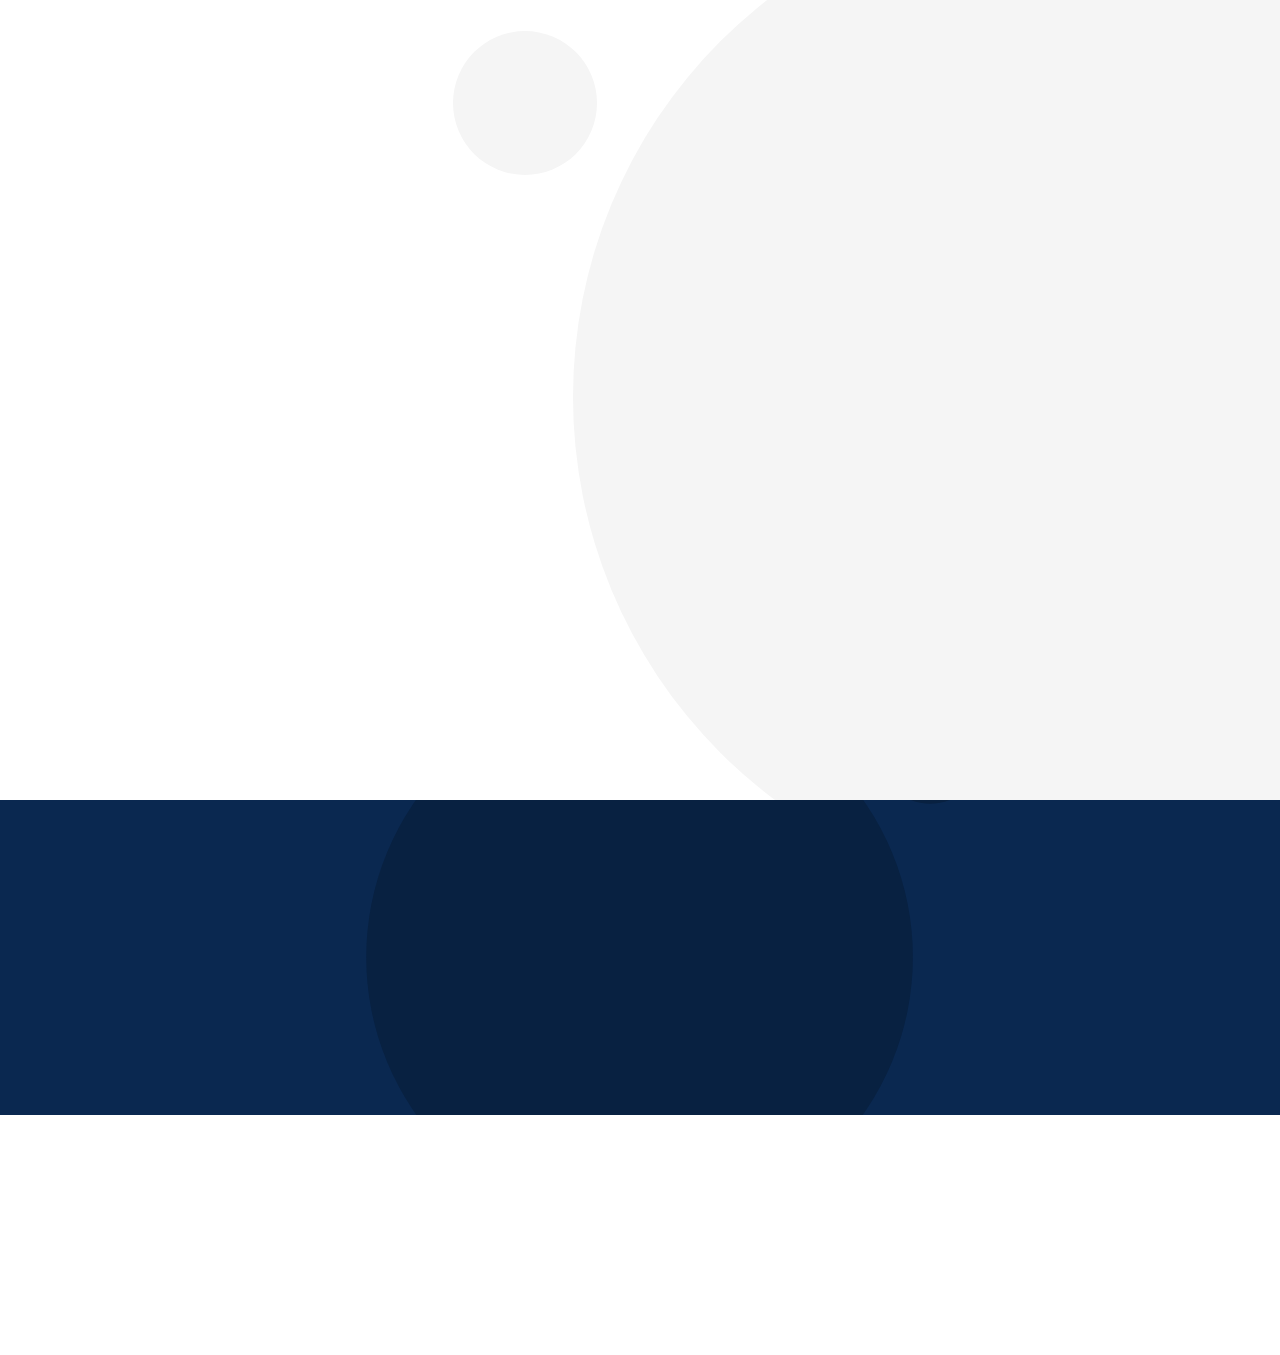
==== index copy.html @ 1714f620 "pt2 sprint 4" ====
<!doctype html>
<html lang="pt-PT">
  <head>
    <meta charset="UTF-8" />
    <meta name="viewport" content="width=device-width, initial-scale=1.0" />
    <link rel="stylesheet" href="./vendor/normalize.css" />
    <link rel="stylesheet" href="./pages/index.css" />

    <meta
      name="description"
      content="Website da Cafeteria TriplePeaks, um espaço para apreciar café de qualidade e momentos únicos."
    />
    <meta name="author" content="Igor Gomes" />
    <meta
      name="keywords"
      content="cafeteria, café, coffee shop, TriplePeaks, Igor Gomes"
    />

    <link rel="icon" href="./favicon.ico" type="image/x-icon" />

    <link rel="preconnect" href="https://fonts.googleapis.com" />
    <link rel="preconnect" href="https://fonts.gstatic.com" crossorigin />
    <link
      href="https://fonts.googleapis.com/css2?family=Inter:wght@400;700&family=Noto+Serif:wght@400;700&display=swap"
      rel="stylesheet"
    />

    <title>Coffee Shop TriplePeaks</title>
  </head>
  <body>
    <div class="page">
      <header class="header"></header>

      <main class="content">
        <section class="recipes"></section>
        <section class="reservation"></section>
      </main>

      <footer class="footer"></footer>
    </div>
  </body>
</html>
---- pages/index.css ----
.page {
  min-width: 1100px;
  max-width: 1600px;
  margin: 0 auto;
  font-family: "Inter", Arial, sans-serif;
  font-size: 16px;
  line-height: 20px;
  color: #000000;
}

.serif-text {
  font-family: "Noto Serif", "Times New Roman", serif;
}

* {
  box-sizing: border-box;
}

body,
h1,
h2,
p,
ul,
li {
  margin: 0;
  padding: 0;
}

body {
  background-color: #ffffff;
}

.nav {
  display: flex;
  justify-content: space-between;
  align-items: flex-start;
  padding-top: 30px;
  position: relative;
  z-index: 2;
}

.nav__logo {
  width: 105px;
  height: 39px;
}

.nav__links {
  list-style: none;
  display: flex;
  column-gap: 20px;
}

.nav__link {
  color: #000000;
  text-decoration: none;
  font-weight: 500;
}

.header {
  min-height: 720px;
  max-height: 800px;
  height: 100vh;
  padding: 0 80px 40px;
  display: flex;
  flex-direction: column;
  position: relative;
  background-color: #ffffff;
  background-image: url("../images/background_header.svg");
  background-size: cover;
  background-position: center;
  background-repeat: no-repeat;
  overflow: hidden;
}

.header__title {
  max-width: 709px;
  margin-top: 183px;
  font-size: 58px;
  line-height: 72px;
  font-weight: 500;
  letter-spacing: -1px;
  position: relative;
  z-index: 2;
}

.header__title span {
  display: block;
}

.header__span-accent {
  color: #2f80ed;
  font-family: "Noto Serif", "Times New Roman", serif;
  font-style: italic;
  font-weight: 400;
}

.header__description {
  max-width: 683px;
  margin-top: 28px;
  font-family: "Noto Serif", "Times New Roman", serif;
  font-size: 20px;
  line-height: 30px;
  position: relative;
  z-index: 2;
}

.header__image {
  width: 646px;
  height: 568px;
  position: absolute;
  top: 124px;
  right: 5px;
}

.header__footer {
  margin-top: auto;
  display: flex;
  justify-content: space-between;
  align-items: flex-end;
  gap: 40px;
  position: relative;
  z-index: 2;
}

.header__paragraph {
  color: #6f6f6f;
  font-weight: 500;
}

.header__footer-caption {
  margin-bottom: 0;
}

.header__footer-text + .header__footer-text {
  margin-top: 0;
}

.header__paragraph_align_right {
  margin-left: auto;
  text-align: right;
  white-space: nowrap;
}

.recipes {
  padding: 100px 80px 215px;
  background-color: #0a2850;
  background-image: url("../images/background_recipes.svg");
  background-size: cover;
  background-position: center;
  background-repeat: no-repeat;
}

.recipes__title {
  max-width: 580px;
  color: #ffffff;
  font-size: 44px;
  line-height: 52px;
  font-weight: 500;
}

.recipes__subtitle {
  max-width: 438px;
  margin-top: 24px;
  color: #ffffff;
  font-family: "Noto Serif", "Times New Roman", serif;
  font-size: 20px;
  line-height: 30px;
}

.recipes__videos {
  margin: 80px auto 0;
  display: flex;
  justify-content: center;
  column-gap: 40px;
}

.recipes__video-item {
  display: flex;
  flex-direction: column;
}

.recipes__iframe {
  width: 480px;
  height: 273px;
  border: none;
}

.recipes__video-caption {
  margin-top: 24px;
  display: flex;
  justify-content: space-between;
  color: #ffffff;
  font-size: 20px;
  line-height: 30px;
  font-weight: 500;
}

.reservation,
.footer {
  min-height: 120px;
}
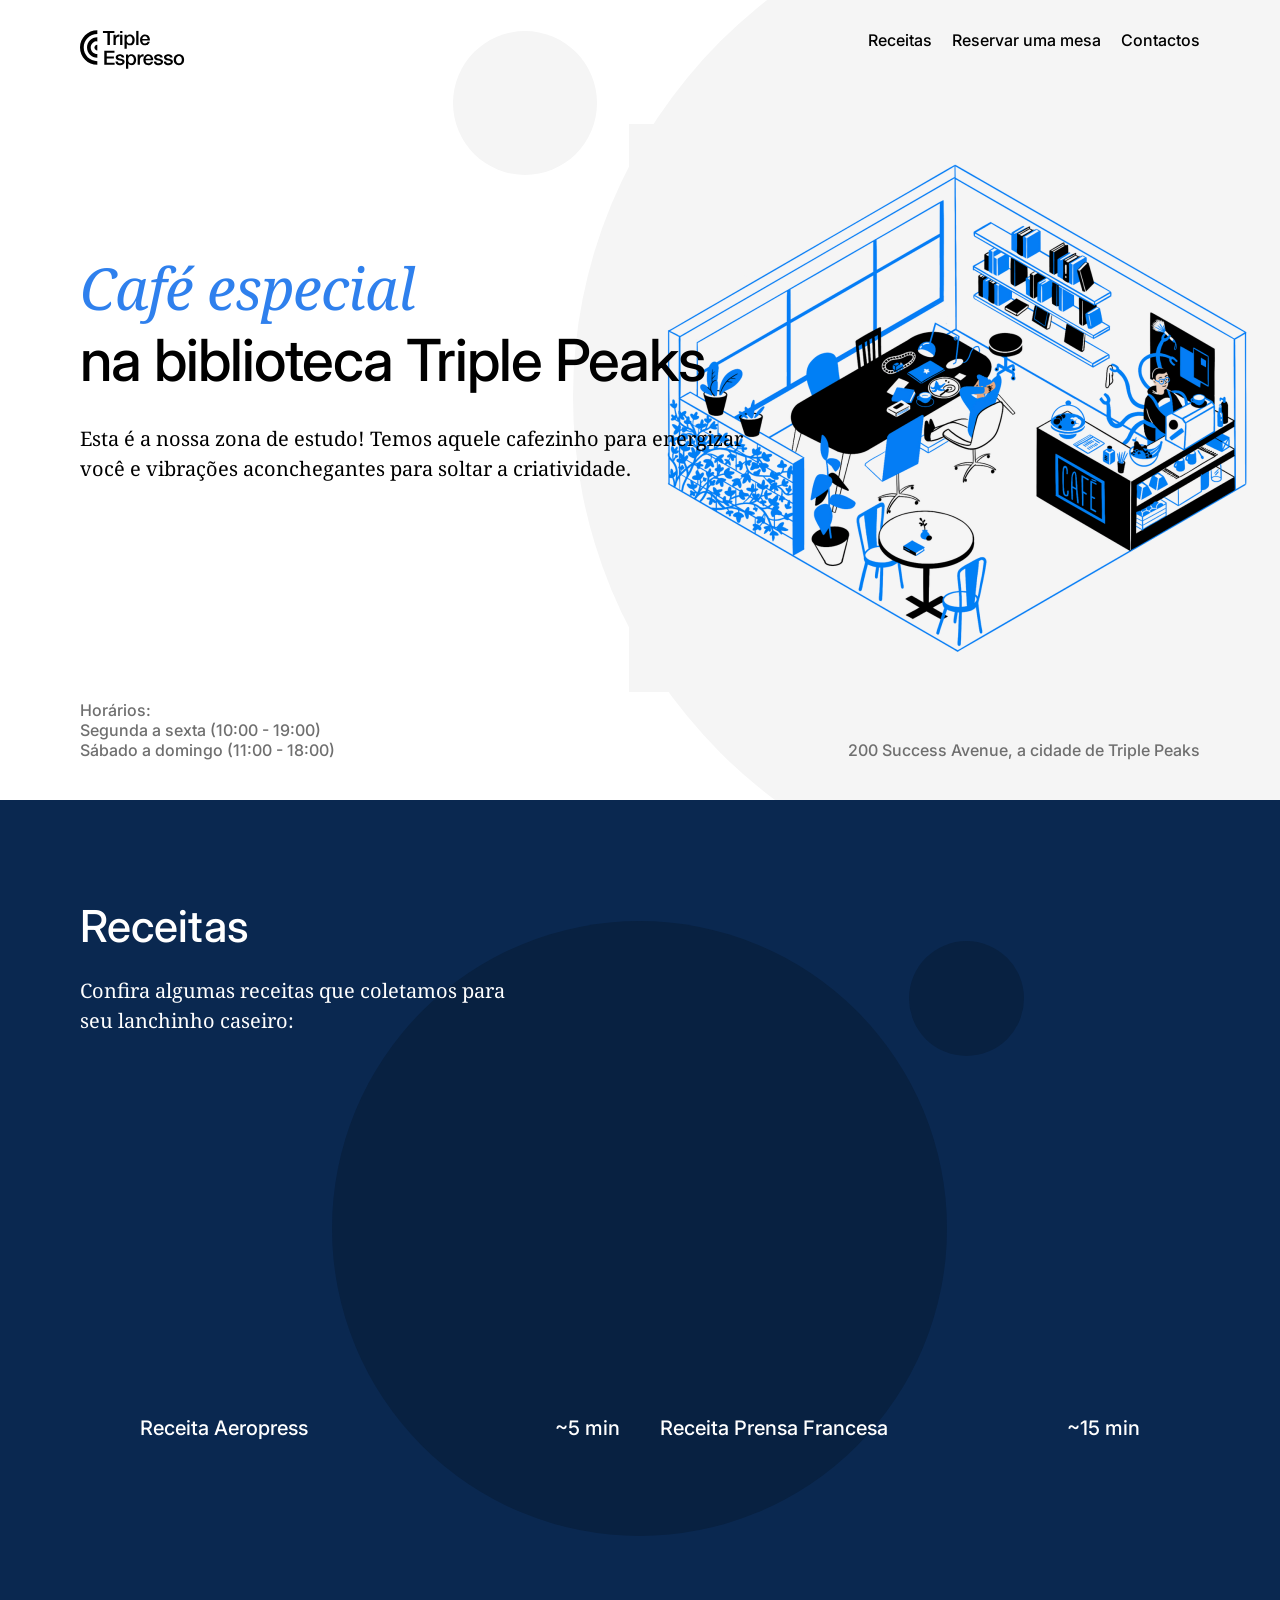
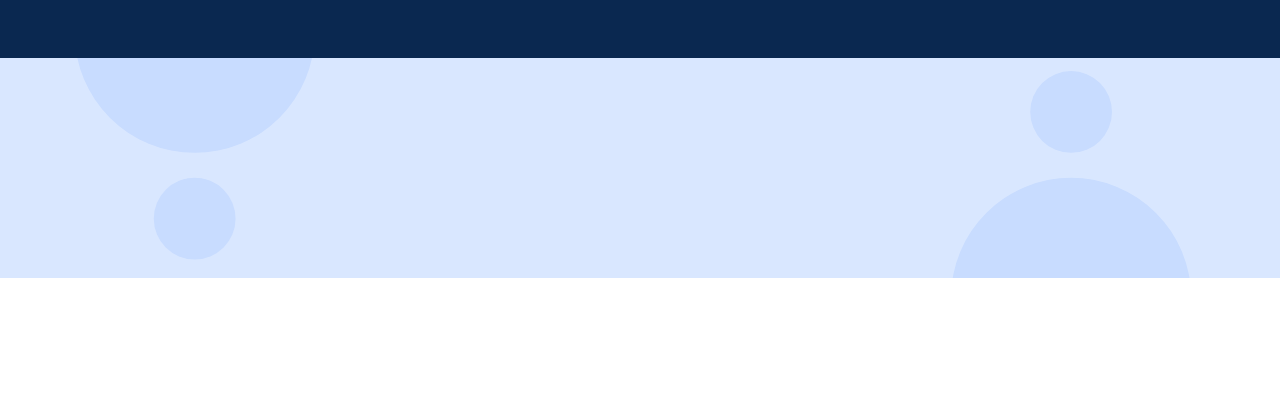
==== commit 902e3f06: "adiciona form" ====
--- a/index copy.html
+++ b/index copy.html
@@ -21,7 +21,7 @@
     <link rel="preconnect" href="https://fonts.googleapis.com" />
     <link rel="preconnect" href="https://fonts.gstatic.com" crossorigin />
     <link
-      href="https://fonts.googleapis.com/css2?family=Inter:wght@400;700&family=Noto+Serif:wght@400;700&display=swap"
+      href="https://fonts.googleapis.com/css2?family=Inter:wght@400;500;700&family=Noto+Serif:wght@400;700&display=swap"
       rel="stylesheet"
     />
 
@@ -29,14 +29,105 @@
   </head>
   <body>
     <div class="page">
-      <header class="header"></header>
+      <header class="header" id="home">
+        <nav class="nav">
+          <img
+            class="nav__logo"
+            src="./images/logo_coffeeshop_dark.svg"
+            alt="Logótipo do café Triple Peaks"
+          />
+
+          <ul class="nav__links">
+            <li><a class="nav__link" href="#recipes">Receitas</a></li>
+            <li>
+              <a class="nav__link" href="#reservation">Reservar uma mesa</a>
+            </li>
+            <li><a class="nav__link" href="#contacts">Contactos</a></li>
+          </ul>
+        </nav>
+
+        <h1 class="header__title">
+          <span class="header__span-accent">Café especial</span>
+          <span>na biblioteca Triple Peaks</span>
+        </h1>
+
+        <p class="header__description">
+          Esta é a nossa zona de estudo! Temos aquele cafezinho para energizar
+          você e vibrações aconchegantes para soltar a criatividade.
+        </p>
+
+        <img
+          class="header__image"
+          src="./images/inside_coffee_shop.png"
+          alt="Interior do café Triple Peaks"
+        />
+
+        <div class="header__footer">
+          <p class="header__paragraph">Horários:</p>
+          <p class="header__paragraph">Segunda a sexta (10:00 - 19:00)</p>
+          <p class="header__paragraph">Sábado a domingo (11:00 - 18:00)</p>
+          <p class="header__paragraph header__paragraph_align_right">
+            200 Success Avenue, a cidade de Triple Peaks
+          </p>
+        </div>
+      </header>
 
       <main class="content">
-        <section class="recipes"></section>
-        <section class="reservation"></section>
+        <section class="recipes" id="recipes">
+          <h2 class="recipes__title">Receitas</h2>
+          <p class="recipes__subtitle">
+            Confira algumas receitas que coletamos para seu lanchinho caseiro:
+          </p>
+
+          <div class="recipes__videos">
+            <article class="recipes__video-item">
+              <iframe
+                class="recipes__iframe"
+                src="https://www.youtube.com/embed/j6VlT_jUVPc"
+                title="Receita Aeropress"
+                allow="
+                  accelerometer;
+                  autoplay;
+                  clipboard-write;
+                  encrypted-media;
+                  gyroscope;
+                  picture-in-picture;
+                "
+                allowfullscreen
+              ></iframe>
+              <div class="recipes__video-caption">
+                <p>Receita Aeropress</p>
+                <p>~5 min</p>
+              </div>
+            </article>
+
+            <article class="recipes__video-item">
+              <iframe
+                class="recipes__iframe"
+                src="https://www.youtube.com/embed/st571DYYTR8"
+                title="Receita Prensa Francesa"
+                allow="
+                  accelerometer;
+                  autoplay;
+                  clipboard-write;
+                  encrypted-media;
+                  gyroscope;
+                  picture-in-picture;
+                "
+                allowfullscreen
+              ></iframe>
+              <div class="recipes__video-caption">
+                <p>Receita Prensa Francesa</p>
+                <p>~15 min</p>
+              </div>
+            </article>
+          </div>
+        </section>
+
+        <section class="reservation" id="reservation"></section>
       </main>
 
-      <footer class="footer"></footer>
+      <footer class="footer" id="contacts"></footer>
     </div>
   </body>
 </html>
--- a/pages/index.css
+++ b/pages/index.css
@@ -21,7 +21,8 @@
 h2,
 p,
 ul,
-li {
+li,
+fieldset {
   margin: 0;
   padding: 0;
 }
@@ -114,10 +115,9 @@
 
 .header__footer {
   margin-top: auto;
-  display: flex;
-  justify-content: space-between;
-  align-items: flex-end;
-  gap: 40px;
+  display: grid;
+  grid-template-columns: 1fr auto;
+  align-items: end;
   position: relative;
   z-index: 2;
 }
@@ -127,18 +127,12 @@
   font-weight: 500;
 }
 
-.header__footer-caption {
-  margin-bottom: 0;
-}
-
-.header__footer-text + .header__footer-text {
-  margin-top: 0;
-}
-
 .header__paragraph_align_right {
-  margin-left: auto;
+  grid-column: 2;
+  grid-row: 1 / 4;
+  align-self: end;
+  white-space: nowrap;
   text-align: right;
-  white-space: nowrap;
 }
 
 .recipes {
@@ -195,7 +189,88 @@
   font-weight: 500;
 }
 
-.reservation,
+.reservation {
+  padding: 100px 0 120px;
+  background-color: #d9e7ff;
+  background-image: url("../images/background_reservation.svg");
+  background-size: cover;
+  background-position: center;
+  background-repeat: no-repeat;
+}
+
+.reservation__title {
+  max-width: 385px;
+  margin: 0 auto 80px;
+  font-size: 44px;
+  line-height: 52px;
+  font-weight: 500;
+  text-align: center;
+  white-space: nowrap;
+}
+
+.reservation__form {
+  max-width: 385px;
+  margin: 0 auto;
+}
+
+.form__fieldset {
+  border: 0;
+}
+
+.form__label {
+  display: block;
+  margin-bottom: 8px;
+  font-weight: 500;
+}
+
+.form__input {
+  width: 100%;
+  height: 60px;
+  margin-bottom: 32px;
+  padding: 15px 20px;
+  border: 1px solid #838383;
+  border-radius: 4px;
+  font-family: "Inter", Arial, sans-serif;
+  font-size: 20px;
+  line-height: 30px;
+}
+
+.form__input::placeholder {
+  color: #838383;
+}
+
+.form__label_type_checkbox {
+  display: flex;
+  align-items: center;
+  column-gap: 12px;
+  margin-bottom: 32px;
+}
+
+.form__checkbox {
+  width: 20px;
+  height: 20px;
+  margin: 0;
+  border-radius: 2px;
+}
+
+.form__button {
+  width: 100%;
+  height: 60px;
+  border: none;
+  border-radius: 4px;
+  background-color: #2f80ed;
+  color: #ffffff;
+  font-family: "Inter", Arial, sans-serif;
+  font-size: 16px;
+  line-height: 20px;
+  font-weight: 500;
+  cursor: pointer;
+}
+
+.form__button:hover {
+  opacity: 0.7;
+}
+
 .footer {
   min-height: 120px;
 }
